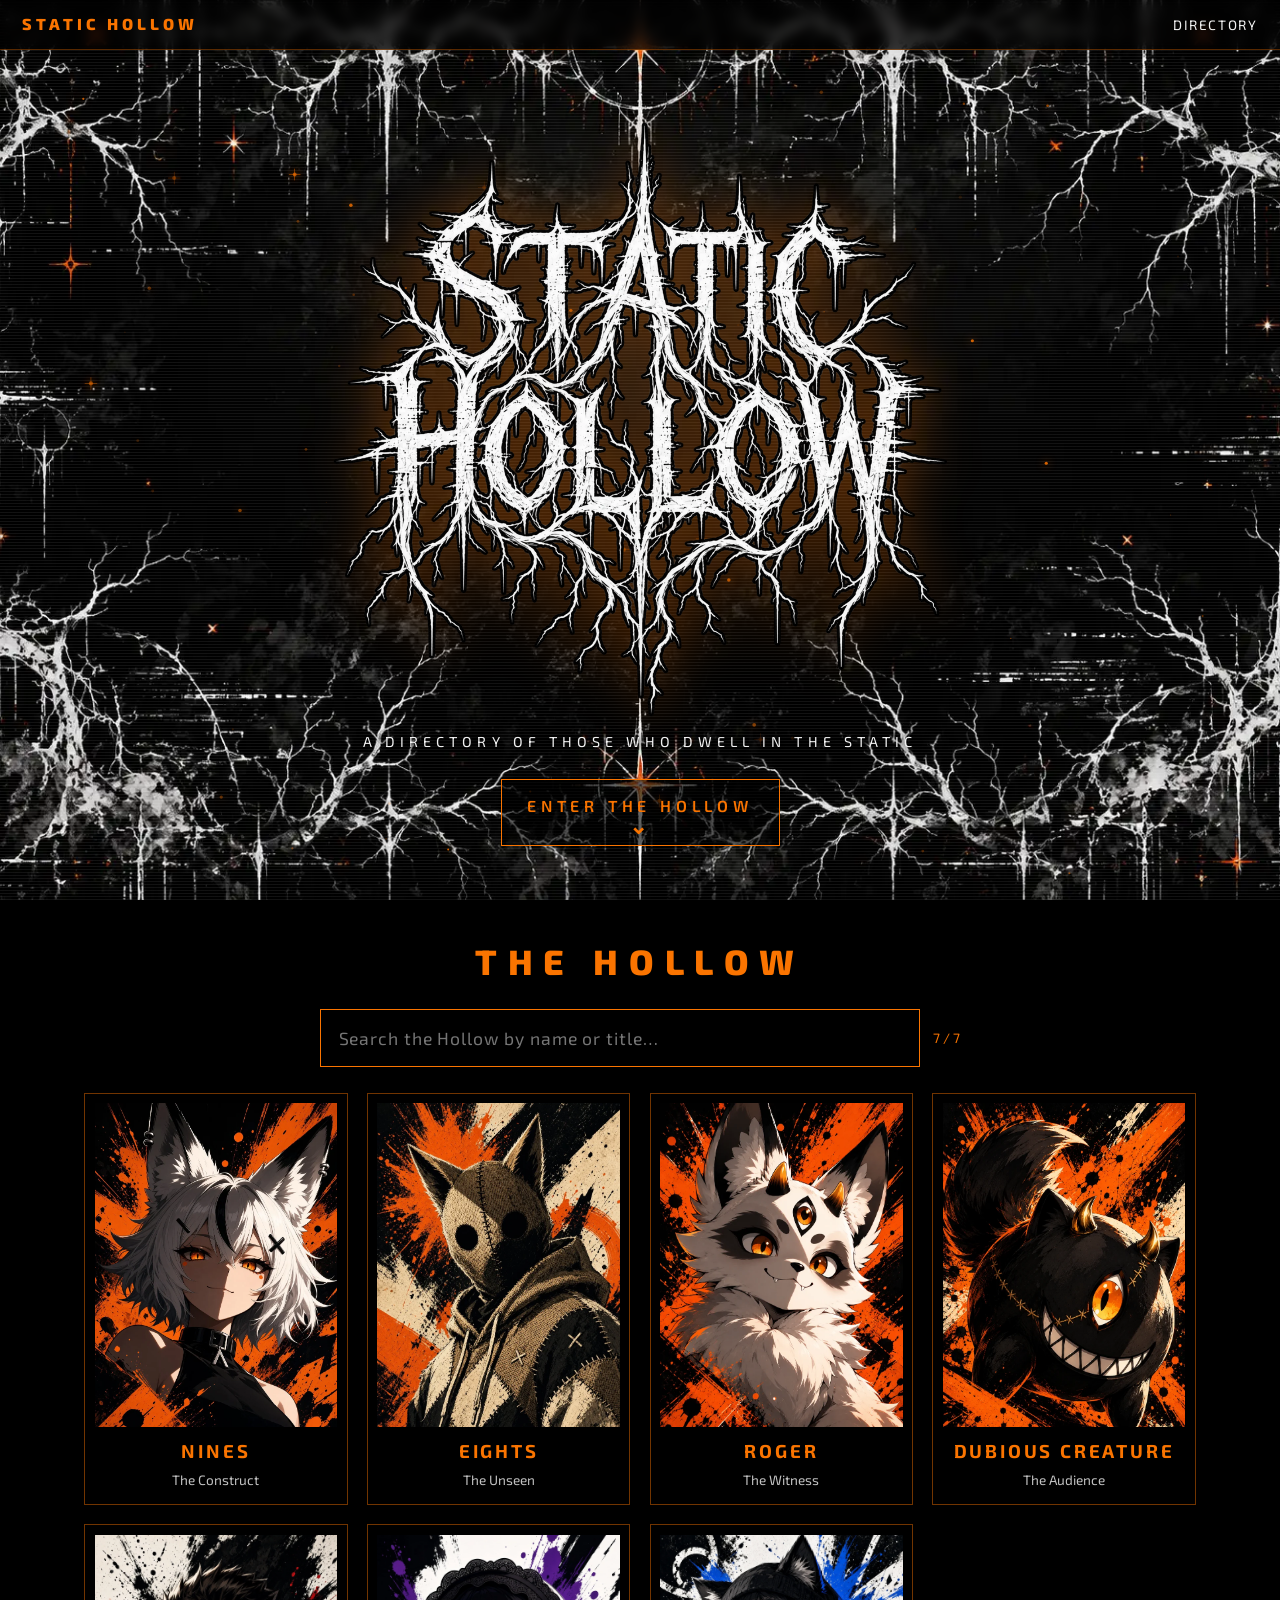
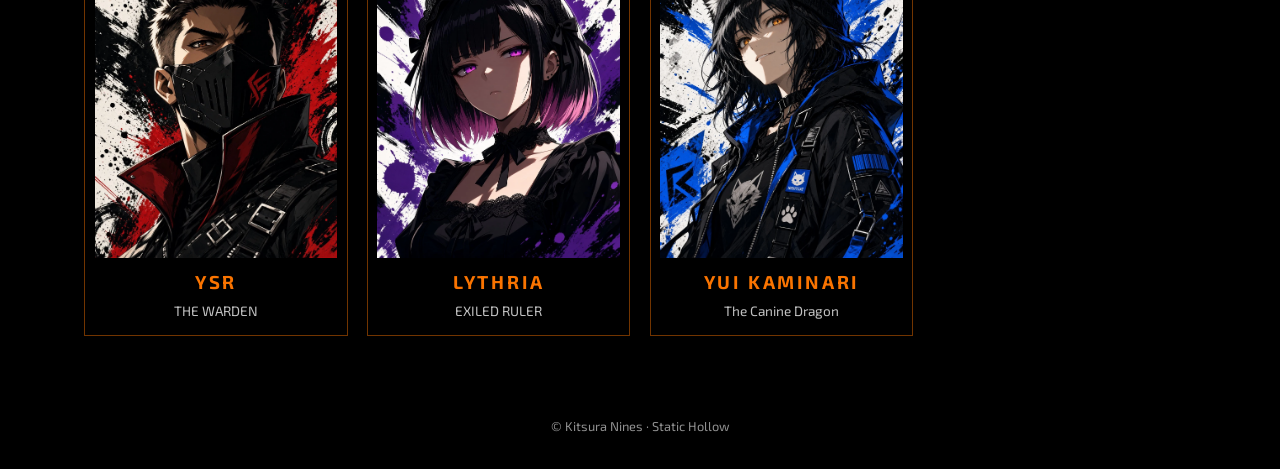
==== index.html @ 03d0b492 "Nines refs 5-15" ====
<!doctype html><html lang="en"><head><meta charset="utf-8"><meta name="viewport" content="width=device-width,initial-scale=1"><meta name="theme-color" content="#000000">
<meta property="og:type" content="website"><meta property="og:site_name" content="Static Hollow"><meta property="og:image" content="assets/img/og.jpg"><meta name="twitter:card" content="summary_large_image">
<link rel="icon" href="assets/img/icon-32.png"><link rel="apple-touch-icon" href="assets/img/icon-180.png">
<link rel="preconnect" href="https://fonts.googleapis.com"><link rel="preconnect" href="https://fonts.gstatic.com" crossorigin><link href="https://fonts.googleapis.com/css2?family=Exo+2:ital,wght@0,300;0,400;0,600;0,800;1,400&display=swap" rel="stylesheet"><link rel="stylesheet" href="css/style.css?v=20261028143018"><title>Static Hollow — Kitsura Nines</title><meta name="description" content="The Static Hollow universe of Kitsura Nines: a directory of its members, their lore and reference art."><meta property="og:title" content="Static Hollow"><meta property="og:description" content="The member directory of the Static Hollow universe."></head>
<body data-page="home"><header class="top"><a href="index.html" class="brand">STATIC HOLLOW</a><nav><a href="index.html#directory">Directory</a></nav></header><main>
<section class="hero" id="top"><canvas id="sparks" aria-hidden="true"></canvas><div class="hero-in"><img class="logo intro-logo" src="assets/img/logo.webp" alt="Static Hollow" width="1100" height="1100" fetchpriority="high"><p class="tag">A directory of those who dwell in the static</p><a class="enter" href="#directory">Enter the Hollow<span class="chev" aria-hidden="true">⌄</span></a></div></section>
<section id="directory"><h2 class="sec-title glitch" data-text="THE HOLLOW">THE HOLLOW</h2><div class="search"><input id="q" type="search" placeholder="Search the Hollow by name or title…" aria-label="Search characters" autocomplete="off"><span id="count"></span></div><div class="grid" id="char-grid"></div><p id="empty" class="center" hidden>No one by that name haunts the Hollow… yet.</p></section>
</main><footer>© Kitsura Nines · Static Hollow</footer><div class="lightbox" id="lb" hidden><button aria-label="Close">×</button><img alt=""></div><script src="data/characters.js?v=20261028143018"></script><script src="js/main.js?v=20261028143018"></script></body></html>
---- css/style.css ----
:root{--o:#FA7400;--w:#f2f2f2;--b:#000}
*{box-sizing:border-box}html{scroll-behavior:smooth}
body{margin:0;font-family:'Exo 2',sans-serif;color:var(--w);background:#000;min-height:100vh;line-height:1.65}
body::before{content:"";position:fixed;inset:0;z-index:-2;background:#000 url(../assets/img/bg.webp) center/cover no-repeat}
body::after{content:"";position:fixed;inset:0;z-index:-1;pointer-events:none;opacity:.07;background:repeating-linear-gradient(0deg,#fff 0 1px,transparent 1px 3px);animation:scan 8s linear infinite}
@keyframes scan{to{background-position:0 300px}}
a{color:var(--o)}
.top{position:sticky;top:0;z-index:5;display:flex;justify-content:space-between;align-items:center;padding:.7rem 1.4rem;background:rgba(0,0,0,.75);backdrop-filter:blur(6px);border-bottom:1px solid rgba(250,116,0,.35)}
.brand{font-weight:800;letter-spacing:.25em;text-decoration:none}
.top nav a{margin-left:1.2rem;text-decoration:none;color:var(--w);text-transform:uppercase;letter-spacing:.12em;font-size:.85rem}.top nav a:hover{color:var(--o)}
main{max-width:1150px;margin:0 auto;padding:1rem 1.2rem 3rem}

.logo{width:min(440px,80vw);height:auto;filter:drop-shadow(0 0 25px rgba(250,116,0,.35))}
.sec-title{text-align:center;color:var(--o);letter-spacing:.3em;font-weight:800;font-size:clamp(1.3rem,4vw,2.2rem);margin:1rem 0 1.2rem}
.center{text-align:center}.sub{opacity:.8;margin-top:-.8rem}
.grid{display:grid;grid-template-columns:repeat(auto-fit,minmax(220px,1fr));gap:1.2rem;justify-items:center}
.card{display:block;width:100%;max-width:270px;text-decoration:none;color:var(--w);background:rgba(0,0,0,.8);border:1px solid rgba(250,116,0,.45);padding:.6rem;transition:transform .25s,box-shadow .25s}
.card:hover,.card:focus-visible{transform:translateY(-5px);box-shadow:0 0 0 1px var(--o),0 0 30px rgba(250,116,0,.4)}
.card .frame{aspect-ratio:3/4;display:flex;align-items:center;justify-content:center;background:#050505}
.card .frame{overflow:hidden}.card img{width:100%;height:100%;object-fit:cover;object-position:center top}
.card h3{margin:.6rem 0 0;text-align:center;color:var(--o);letter-spacing:.15em;text-transform:uppercase}
.card p{margin:.1rem 0 .2rem;text-align:center;font-size:.85rem;opacity:.8}
.panel{background:rgba(0,0,0,.82);border:1px solid rgba(250,116,0,.4);padding:clamp(1rem,3vw,2rem);margin:1.5rem 0}
.intro{display:grid;grid-template-columns:minmax(0,1fr) minmax(0,1.2fr);gap:2rem;align-items:center}
.intro img{width:100%;max-height:75vh;object-fit:contain;cursor:zoom-in}
.intro h1{color:var(--o);font-size:clamp(2rem,6vw,3.4rem);margin:0;letter-spacing:.08em;line-height:1.1}
.meta{letter-spacing:.2em;text-transform:uppercase;opacity:.85}.meta b{color:var(--o)}
.note{border-left:3px solid var(--o);padding-left:.8rem;font-weight:600;font-size:.9rem}
.panel h2{color:var(--o);letter-spacing:.25em;margin-top:0}.lore p{text-align:left;max-width:75ch;white-space:pre-line}
.gallery{display:grid;grid-template-columns:repeat(auto-fit,minmax(200px,1fr));gap:.8rem}
.gallery img{width:100%;aspect-ratio:4/3;object-fit:contain;background:#050505;cursor:zoom-in;border:1px solid #222;transition:border-color .2s}.gallery img:hover{border-color:var(--o)}
.btn{display:inline-block;padding:.6rem 1.3rem;border:1px solid var(--o);color:var(--o);text-decoration:none;letter-spacing:.15em;text-transform:uppercase;background:rgba(0,0,0,.7)}.btn:hover{background:var(--o);color:#000}
.links{display:flex;gap:.6rem;flex-wrap:wrap}
.pager{display:flex;justify-content:space-between;gap:1rem;flex-wrap:wrap}
footer{text-align:center;padding:2rem;opacity:.6;font-size:.8rem}
.lightbox{position:fixed;inset:0;z-index:20;background:rgba(0,0,0,.94);display:flex;align-items:center;justify-content:center}.lightbox[hidden]{display:none}
.lightbox img{max-width:94vw;max-height:90vh;object-fit:contain}.lightbox button{position:absolute;top:1rem;right:1.2rem;font:2.4rem 'Exo 2';color:var(--o);background:none;border:0;cursor:pointer}
.glitch{position:relative}
.glitch::before,.glitch::after{content:attr(data-text);position:absolute;left:0;right:0;top:0;opacity:0;pointer-events:none}
.glitch::before{color:#fff;animation:g1 6s infinite steps(1)}.glitch::after{color:var(--o);filter:brightness(1.4);animation:g2 6s infinite steps(1)}
@keyframes g1{0%,93%,100%{opacity:0;transform:none}94%{opacity:.7;transform:translate(-3px,1px);-webkit-clip-path:inset(10% 0 55% 0);clip-path:inset(10% 0 55% 0)}96%{opacity:.6;transform:translate(3px,-1px);-webkit-clip-path:inset(60% 0 10% 0);clip-path:inset(60% 0 10% 0)}}
@keyframes g2{0%,94%,100%{opacity:0;transform:none}95%{opacity:.7;transform:translate(3px,0);-webkit-clip-path:inset(40% 0 30% 0);clip-path:inset(40% 0 30% 0)}97%{opacity:.5;transform:translate(-2px,1px);-webkit-clip-path:inset(5% 0 80% 0);clip-path:inset(5% 0 80% 0)}}
.glitch-img{animation:gi 9s infinite}@keyframes gi{0%,96%,100%{transform:none;filter:drop-shadow(0 0 25px rgba(250,116,0,.35))}97%{transform:translate(-4px,1px) skewX(2deg);filter:drop-shadow(-4px 0 #FA7400) drop-shadow(4px 0 #fff)}98%{transform:translate(3px,-1px)}}
@media (max-width:760px){.intro{grid-template-columns:1fr}.top nav a{margin-left:.8rem}.brand{letter-spacing:.12em}.grid{grid-template-columns:repeat(2,minmax(0,1fr));gap:.7rem}.card h3{font-size:.9rem}}
@media (prefers-reduced-motion:reduce){*,*::before,*::after{animation:none!important;transition:none!important}html{scroll-behavior:auto}}

.search{display:flex;align-items:center;gap:.8rem;max-width:640px;margin:0 auto 1.6rem}
.search input{flex:1;font:inherit;font-size:1.1rem;padding:.85rem 1.1rem;color:var(--w);background:rgba(0,0,0,.85);border:1px solid var(--o);outline:none;letter-spacing:.05em}
.search input:focus{box-shadow:0 0 0 2px rgba(250,116,0,.4),0 0 25px rgba(250,116,0,.3)}.search span{color:var(--o);font-size:.85rem;white-space:nowrap}
.slot{aspect-ratio:4/3;display:flex;flex-direction:column;align-items:center;justify-content:center;text-align:center;border:1px dashed rgba(250,116,0,.6);color:rgba(250,116,0,.8);text-transform:uppercase;letter-spacing:.15em;font-size:.8rem;background:rgba(0,0,0,.5)}.slot small{opacity:.7;text-transform:none;letter-spacing:0}

body[data-page=home] main{padding-top:0}
.hero{position:relative;min-height:calc(100svh - 50px);display:flex;align-items:center;justify-content:center;text-align:center;margin:0 -1.2rem}
#sparks{position:absolute;inset:0;width:100%;height:100%;pointer-events:none}
.hero-in{position:relative;display:flex;flex-direction:column;align-items:center}
.hero .logo{width:min(620px,86vw,70svh)}
.intro-logo{animation:flick 1.8s steps(1) both,gi 9s 2s infinite}
@keyframes flick{0%{opacity:0;filter:blur(6px)}8%{opacity:.6}10%{opacity:0}18%{opacity:.8;transform:translateX(-6px)}20%{opacity:.1}30%{opacity:1;transform:translateX(4px) skewX(-3deg);filter:drop-shadow(-6px 0 #FA7400) drop-shadow(6px 0 #fff)}34%{opacity:.4;transform:none}45%,100%{opacity:1;transform:none;filter:drop-shadow(0 0 25px rgba(250,116,0,.35))}}
.tag{text-shadow:0 0 6px #000,0 0 12px #000;margin:.4rem 0 1.6rem;letter-spacing:.35em;text-transform:uppercase;font-size:clamp(.7rem,2vw,.9rem);opacity:0;animation:fade 1.5s 1.6s forwards}
.enter{display:inline-flex;flex-direction:column;align-items:center;color:var(--o);text-decoration:none;letter-spacing:.3em;text-transform:uppercase;font-weight:600;padding:.8rem 1.6rem;border:1px solid var(--o);background:rgba(0,0,0,.6);opacity:0;animation:fade 1.5s 2.2s forwards;transition:background .2s,color .2s}
.enter:hover{background:var(--o);color:#000}.chev{font-size:1.4rem;line-height:.6;animation:bob 1.8s infinite}
@keyframes fade{to{opacity:1}}@keyframes bob{50%{transform:translateY(5px)}}
#directory{scroll-margin-top:60px;padding-top:1rem}
@media (prefers-reduced-motion:reduce){.tag,.enter{opacity:1}#sparks{display:none}}

.gl{position:relative;display:flex;justify-content:center;overflow:hidden}
.gl img{width:100%;max-height:75vh;object-fit:contain;cursor:zoom-in;display:block}
.gl-l{position:absolute!important;left:0;top:0;width:100%!important;height:100%!important;max-height:none!important;object-fit:contain;pointer-events:none;z-index:1;-webkit-transform:translateZ(0);transform:translateZ(0);will-change:transform}
.gl-r{filter:sepia(1) saturate(10) hue-rotate(-35deg) brightness(1.1);-webkit-filter:sepia(1) saturate(10) hue-rotate(-35deg) brightness(1.1);opacity:.6;animation:glr 1s steps(1) forwards}
.gl-b{filter:sepia(1) saturate(8) hue-rotate(170deg);-webkit-filter:sepia(1) saturate(8) hue-rotate(170deg);opacity:.5;animation:glb 1s steps(1) forwards}
.gl-s1,.gl-s2,.gl-s3{animation:gls 1s steps(1) forwards}.gl-s2{animation-name:gls2}.gl-s3{animation-name:gls3}
.glitching > img:not(.gl-l){animation:glimg 1s steps(1)}
.glitching::after{z-index:2;content:"";position:absolute;inset:0;pointer-events:none;background:repeating-linear-gradient(0deg,rgba(255,255,255,.12) 0 1px,transparent 1px 3px),repeating-linear-gradient(90deg,rgba(250,116,0,.06) 0 2px,transparent 2px 5px);animation:glsc 1s steps(1) forwards}
@keyframes glimg{0%{opacity:.2;transform:translate(-6px,2px)}10%{opacity:1;transform:translate(4px,-1px) skewX(4deg)}20%{transform:translate(-2px,0)}30%{opacity:.6;transform:translate(3px,1px)}45%{opacity:1;transform:translate(-1px,0) skewX(-2deg)}60%{transform:translate(1px,0)}75%,100%{transform:none;opacity:1}}
@keyframes glr{0%{transform:translate(-10px,0)}15%{transform:translate(8px,2px)}30%{transform:translate(-5px,-1px)}50%{transform:translate(3px,0)}70%{transform:translate(-1px,0);opacity:.3}85%,100%{opacity:0;transform:none}}
@keyframes glb{0%{transform:translate(10px,0)}15%{transform:translate(-7px,-2px)}30%{transform:translate(5px,1px)}50%{transform:translate(-3px,0)}70%{transform:translate(1px,0);opacity:.3}85%,100%{opacity:0;transform:none}}
@keyframes gls{0%{-webkit-clip-path:inset(12% 0 78% 0);clip-path:inset(12% 0 78% 0);transform:translateX(-24px)}12%{-webkit-clip-path:inset(55% 0 30% 0);clip-path:inset(55% 0 30% 0);transform:translateX(18px)}25%{-webkit-clip-path:inset(30% 0 62% 0);clip-path:inset(30% 0 62% 0);transform:translateX(-12px)}40%{-webkit-clip-path:inset(80% 0 8% 0);clip-path:inset(80% 0 8% 0);transform:translateX(10px)}55%{-webkit-clip-path:inset(5% 0 90% 0);clip-path:inset(5% 0 90% 0);transform:translateX(-6px)}70%,100%{-webkit-clip-path:inset(50% 0 50% 0);clip-path:inset(50% 0 50% 0);transform:none}}
@keyframes gls2{0%{-webkit-clip-path:inset(40% 0 45% 0);clip-path:inset(40% 0 45% 0);transform:translateX(20px)}10%{-webkit-clip-path:inset(70% 0 20% 0);clip-path:inset(70% 0 20% 0);transform:translateX(-30px)}22%{-webkit-clip-path:inset(18% 0 70% 0);clip-path:inset(18% 0 70% 0);transform:translateX(14px)}35%{-webkit-clip-path:inset(62% 0 30% 0);clip-path:inset(62% 0 30% 0);transform:translateX(-8px)}50%{-webkit-clip-path:inset(88% 0 2% 0);clip-path:inset(88% 0 2% 0);transform:translateX(12px)}65%,100%{-webkit-clip-path:inset(50% 0 50% 0);clip-path:inset(50% 0 50% 0);transform:none}}
@keyframes gls3{0%{-webkit-clip-path:inset(85% 0 5% 0);clip-path:inset(85% 0 5% 0);transform:translateX(-14px)}14%{-webkit-clip-path:inset(3% 0 85% 0);clip-path:inset(3% 0 85% 0);transform:translateX(26px)}28%{-webkit-clip-path:inset(45% 0 48% 0);clip-path:inset(45% 0 48% 0);transform:translateX(-18px)}42%{-webkit-clip-path:inset(25% 0 68% 0);clip-path:inset(25% 0 68% 0);transform:translateX(6px)}60%,100%{-webkit-clip-path:inset(50% 0 50% 0);clip-path:inset(50% 0 50% 0);transform:none}}
@keyframes glsc{0%{opacity:1}20%{opacity:.4}30%{opacity:.9}55%{opacity:.5}80%,100%{opacity:0}}

.gl-l{-webkit--webkit-clip-path:inset(0);clip-path:inset(0)}
@supports not (mix-blend-mode:screen){.gl-r,.gl-b{filter:sepia(1) saturate(8) hue-rotate(170deg);-webkit-filter:sepia(1) saturate(8) hue-rotate(170deg);opacity:.5;animation:glb 1s steps(1) forwards}}

.scr{position:relative}
.scr-ov{position:absolute;left:0;top:0;right:0;pointer-events:none;color:inherit}
.scrambling .scr-real{visibility:hidden}
.scrambling::before,.scrambling::after{display:none}
.scrambling .scr-ov{animation:scj .12s steps(2) infinite;text-shadow:-2px 0 rgba(255,255,255,.75),2px 0 rgba(250,116,0,.9)}
.scr-ov .o{color:#fff;font-weight:800;text-shadow:0 0 8px #FA7400}.scr-ov .fl{opacity:.5}
.scr-ov .o:nth-of-type(odd){color:#FA7400;text-shadow:2px 0 #fff}
@keyframes scj{0%{-webkit-transform:translate(1px,0);transform:translate(1px,0)}50%{-webkit-transform:translate(-2px,1px);transform:translate(-2px,1px)}100%{-webkit-transform:translate(0,-1px);transform:translate(0,-1px)}}
.note.scr .scr-ov{left:.8rem}
.scr-ov b:not(.o){color:var(--o)}
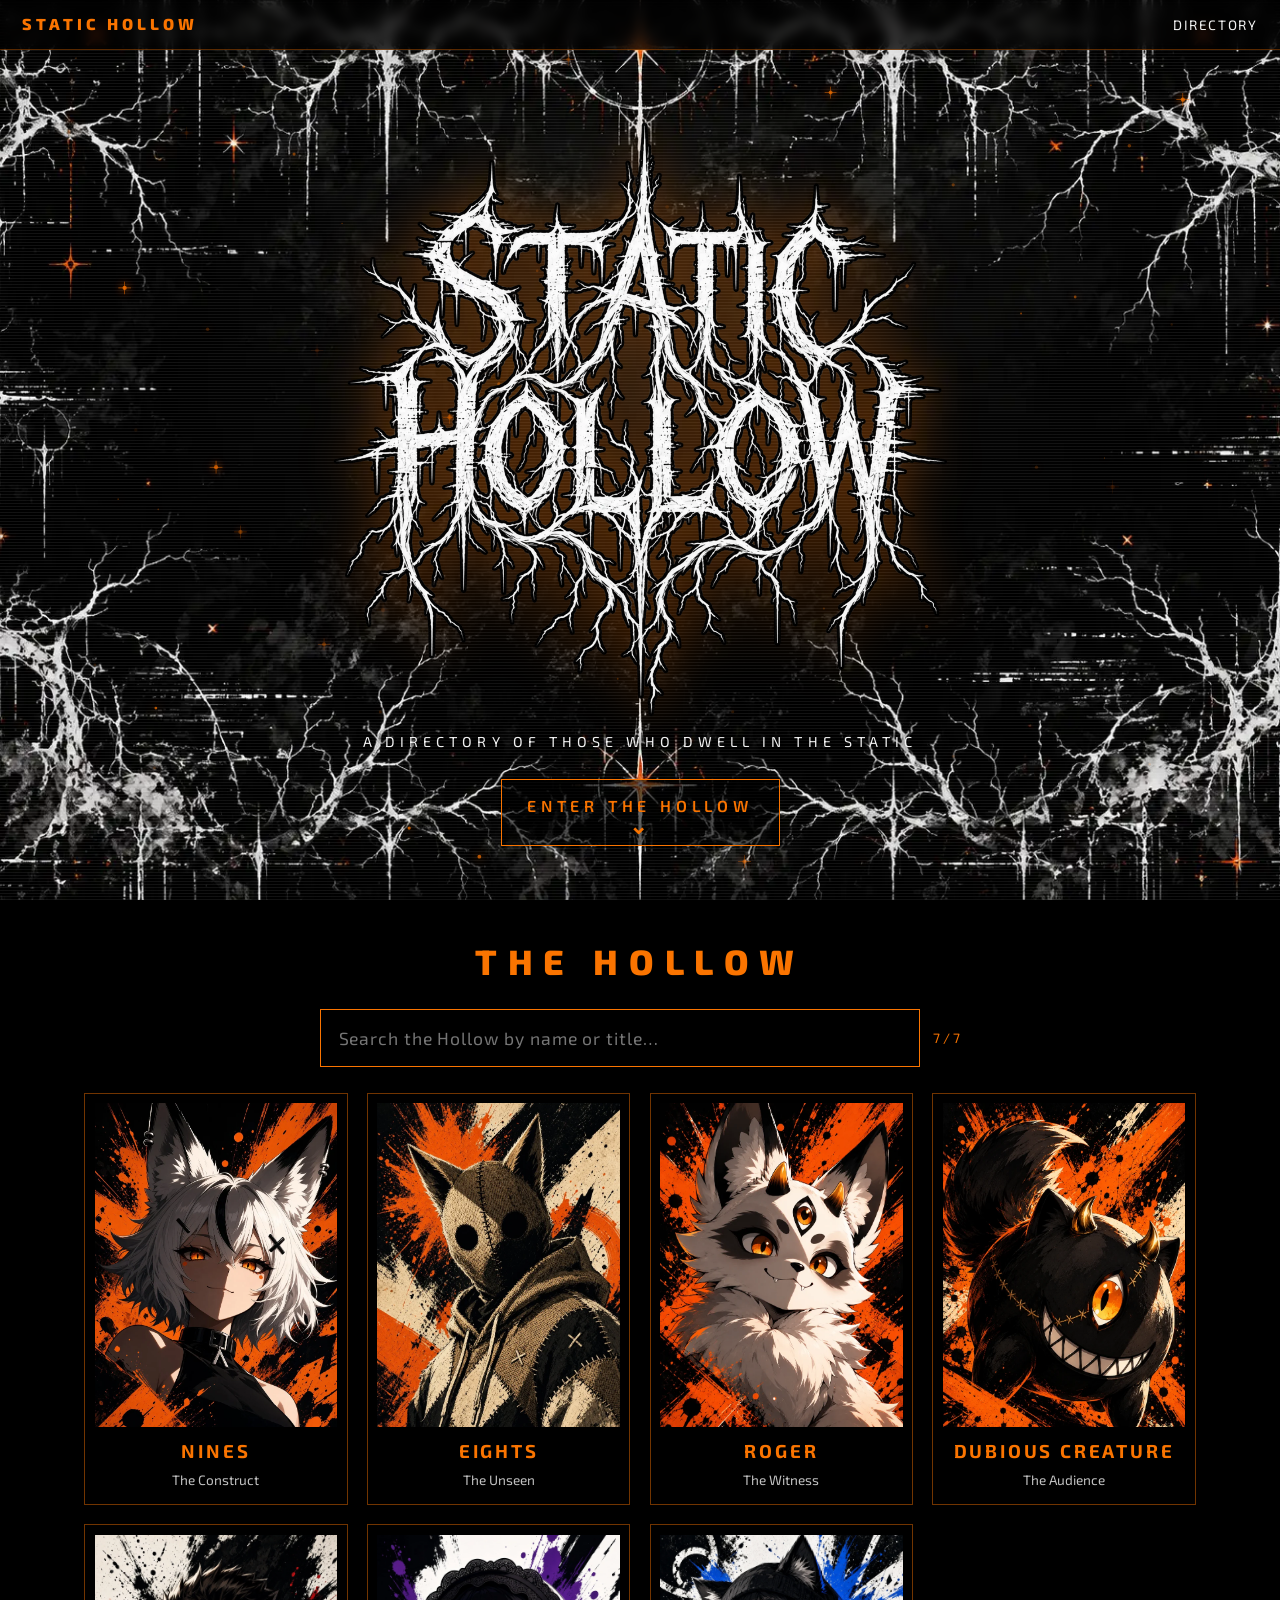
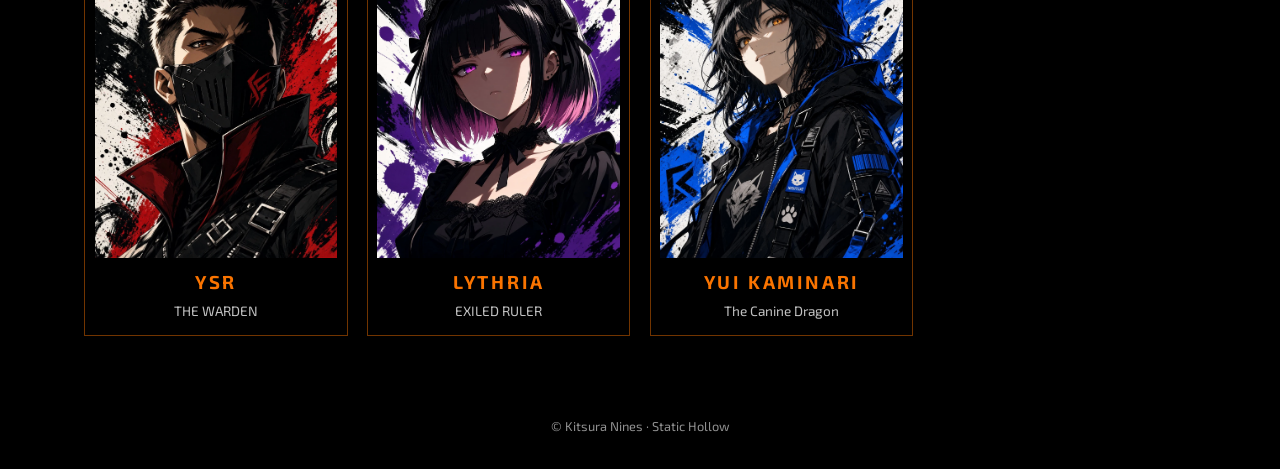
==== commit aa758668: "Eights refs 3-4" ====
--- a/index.html
+++ b/index.html
@@ -1,8 +1,8 @@
 <!doctype html><html lang="en"><head><meta charset="utf-8"><meta name="viewport" content="width=device-width,initial-scale=1"><meta name="theme-color" content="#000000">
 <meta property="og:type" content="website"><meta property="og:site_name" content="Static Hollow"><meta property="og:image" content="assets/img/og.jpg"><meta name="twitter:card" content="summary_large_image">
 <link rel="icon" href="assets/img/icon-32.png"><link rel="apple-touch-icon" href="assets/img/icon-180.png">
-<link rel="preconnect" href="https://fonts.googleapis.com"><link rel="preconnect" href="https://fonts.gstatic.com" crossorigin><link href="https://fonts.googleapis.com/css2?family=Exo+2:ital,wght@0,300;0,400;0,600;0,800;1,400&display=swap" rel="stylesheet"><link rel="stylesheet" href="css/style.css?v=20261028143018"><title>Static Hollow — Kitsura Nines</title><meta name="description" content="The Static Hollow universe of Kitsura Nines: a directory of its members, their lore and reference art."><meta property="og:title" content="Static Hollow"><meta property="og:description" content="The member directory of the Static Hollow universe."></head>
+<link rel="preconnect" href="https://fonts.googleapis.com"><link rel="preconnect" href="https://fonts.gstatic.com" crossorigin><link href="https://fonts.googleapis.com/css2?family=Exo+2:ital,wght@0,300;0,400;0,600;0,800;1,400&display=swap" rel="stylesheet"><link rel="stylesheet" href="css/style.css?v=20261028143054"><title>Static Hollow — Kitsura Nines</title><meta name="description" content="The Static Hollow universe of Kitsura Nines: a directory of its members, their lore and reference art."><meta property="og:title" content="Static Hollow"><meta property="og:description" content="The member directory of the Static Hollow universe."></head>
 <body data-page="home"><header class="top"><a href="index.html" class="brand">STATIC HOLLOW</a><nav><a href="index.html#directory">Directory</a></nav></header><main>
 <section class="hero" id="top"><canvas id="sparks" aria-hidden="true"></canvas><div class="hero-in"><img class="logo intro-logo" src="assets/img/logo.webp" alt="Static Hollow" width="1100" height="1100" fetchpriority="high"><p class="tag">A directory of those who dwell in the static</p><a class="enter" href="#directory">Enter the Hollow<span class="chev" aria-hidden="true">⌄</span></a></div></section>
 <section id="directory"><h2 class="sec-title glitch" data-text="THE HOLLOW">THE HOLLOW</h2><div class="search"><input id="q" type="search" placeholder="Search the Hollow by name or title…" aria-label="Search characters" autocomplete="off"><span id="count"></span></div><div class="grid" id="char-grid"></div><p id="empty" class="center" hidden>No one by that name haunts the Hollow… yet.</p></section>
-</main><footer>© Kitsura Nines · Static Hollow</footer><div class="lightbox" id="lb" hidden><button aria-label="Close">×</button><img alt=""></div><script src="data/characters.js?v=20261028143018"></script><script src="js/main.js?v=20261028143018"></script></body></html>
+</main><footer>© Kitsura Nines · Static Hollow</footer><div class="lightbox" id="lb" hidden><button aria-label="Close">×</button><img alt=""></div><script src="data/characters.js?v=20261028143054"></script><script src="js/main.js?v=20261028143054"></script></body></html>
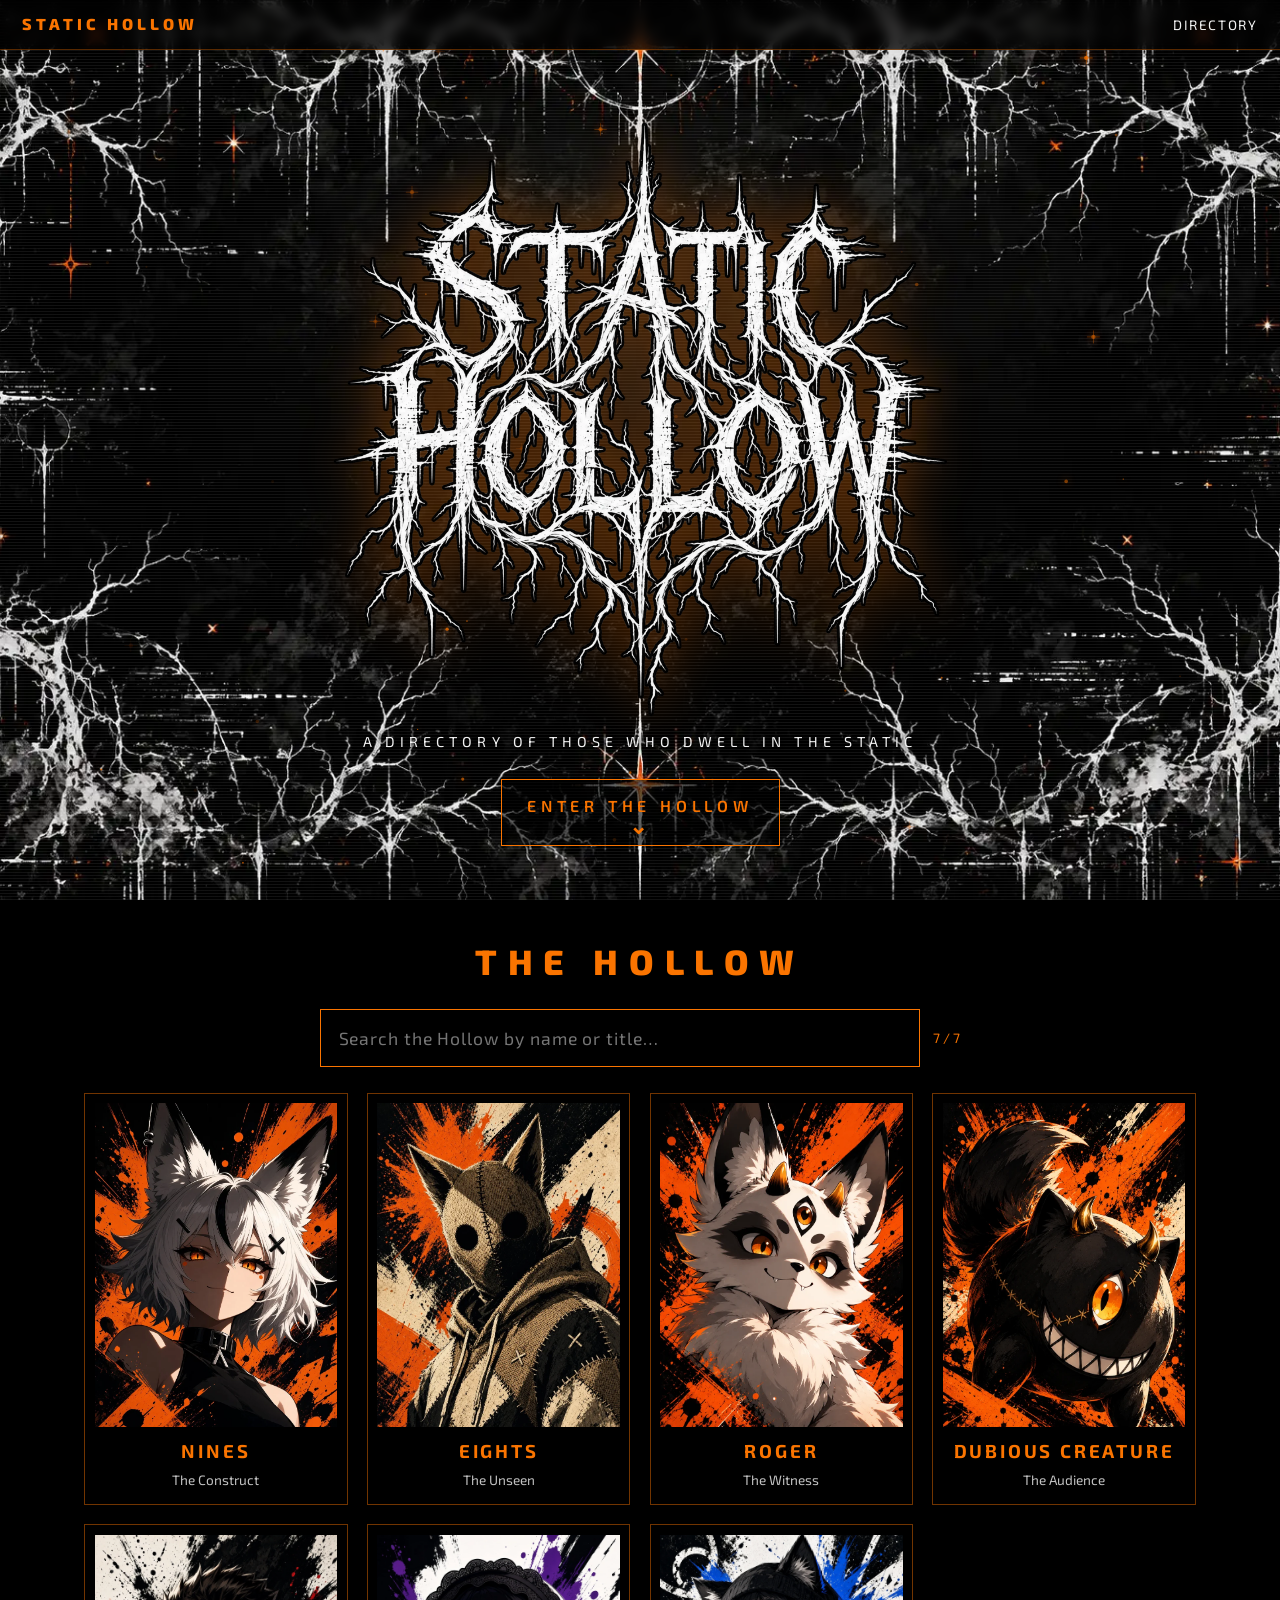
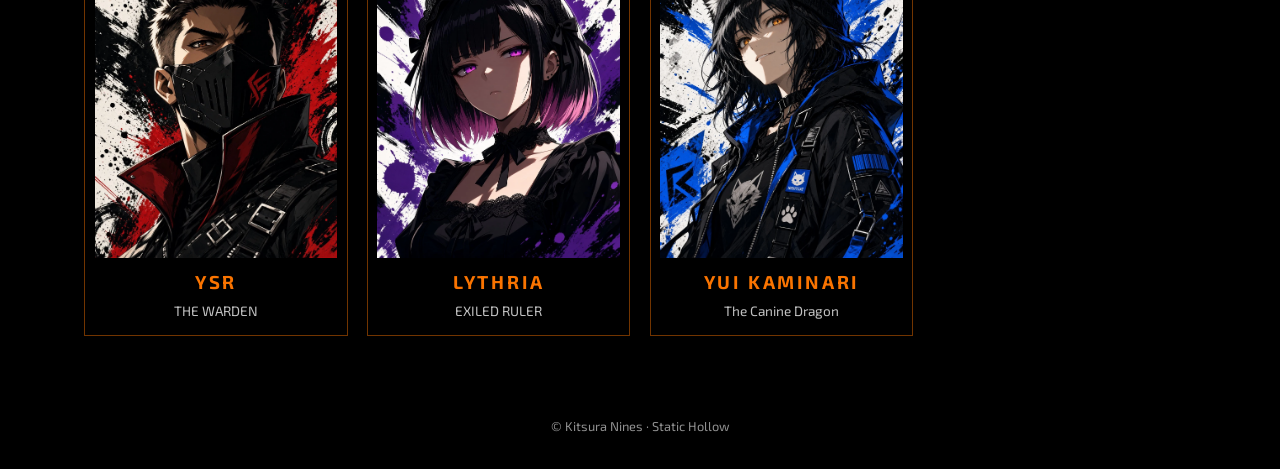
==== commit 60cfa51c: "Remove Nines ref 13" ====
--- a/index.html
+++ b/index.html
@@ -1,8 +1,8 @@
 <!doctype html><html lang="en"><head><meta charset="utf-8"><meta name="viewport" content="width=device-width,initial-scale=1"><meta name="theme-color" content="#000000">
 <meta property="og:type" content="website"><meta property="og:site_name" content="Static Hollow"><meta property="og:image" content="assets/img/og.jpg"><meta name="twitter:card" content="summary_large_image">
 <link rel="icon" href="assets/img/icon-32.png"><link rel="apple-touch-icon" href="assets/img/icon-180.png">
-<link rel="preconnect" href="https://fonts.googleapis.com"><link rel="preconnect" href="https://fonts.gstatic.com" crossorigin><link href="https://fonts.googleapis.com/css2?family=Exo+2:ital,wght@0,300;0,400;0,600;0,800;1,400&display=swap" rel="stylesheet"><link rel="stylesheet" href="css/style.css?v=20261028143054"><title>Static Hollow — Kitsura Nines</title><meta name="description" content="The Static Hollow universe of Kitsura Nines: a directory of its members, their lore and reference art."><meta property="og:title" content="Static Hollow"><meta property="og:description" content="The member directory of the Static Hollow universe."></head>
+<link rel="preconnect" href="https://fonts.googleapis.com"><link rel="preconnect" href="https://fonts.gstatic.com" crossorigin><link href="https://fonts.googleapis.com/css2?family=Exo+2:ital,wght@0,300;0,400;0,600;0,800;1,400&display=swap" rel="stylesheet"><link rel="stylesheet" href="css/style.css?v=20261028143412"><title>Static Hollow — Kitsura Nines</title><meta name="description" content="The Static Hollow universe of Kitsura Nines: a directory of its members, their lore and reference art."><meta property="og:title" content="Static Hollow"><meta property="og:description" content="The member directory of the Static Hollow universe."></head>
 <body data-page="home"><header class="top"><a href="index.html" class="brand">STATIC HOLLOW</a><nav><a href="index.html#directory">Directory</a></nav></header><main>
 <section class="hero" id="top"><canvas id="sparks" aria-hidden="true"></canvas><div class="hero-in"><img class="logo intro-logo" src="assets/img/logo.webp" alt="Static Hollow" width="1100" height="1100" fetchpriority="high"><p class="tag">A directory of those who dwell in the static</p><a class="enter" href="#directory">Enter the Hollow<span class="chev" aria-hidden="true">⌄</span></a></div></section>
 <section id="directory"><h2 class="sec-title glitch" data-text="THE HOLLOW">THE HOLLOW</h2><div class="search"><input id="q" type="search" placeholder="Search the Hollow by name or title…" aria-label="Search characters" autocomplete="off"><span id="count"></span></div><div class="grid" id="char-grid"></div><p id="empty" class="center" hidden>No one by that name haunts the Hollow… yet.</p></section>
-</main><footer>© Kitsura Nines · Static Hollow</footer><div class="lightbox" id="lb" hidden><button aria-label="Close">×</button><img alt=""></div><script src="data/characters.js?v=20261028143054"></script><script src="js/main.js?v=20261028143054"></script></body></html>
+</main><footer>© Kitsura Nines · Static Hollow</footer><div class="lightbox" id="lb" hidden><button aria-label="Close">×</button><img alt=""></div><script src="data/characters.js?v=20261028143412"></script><script src="js/main.js?v=20261028143412"></script></body></html>
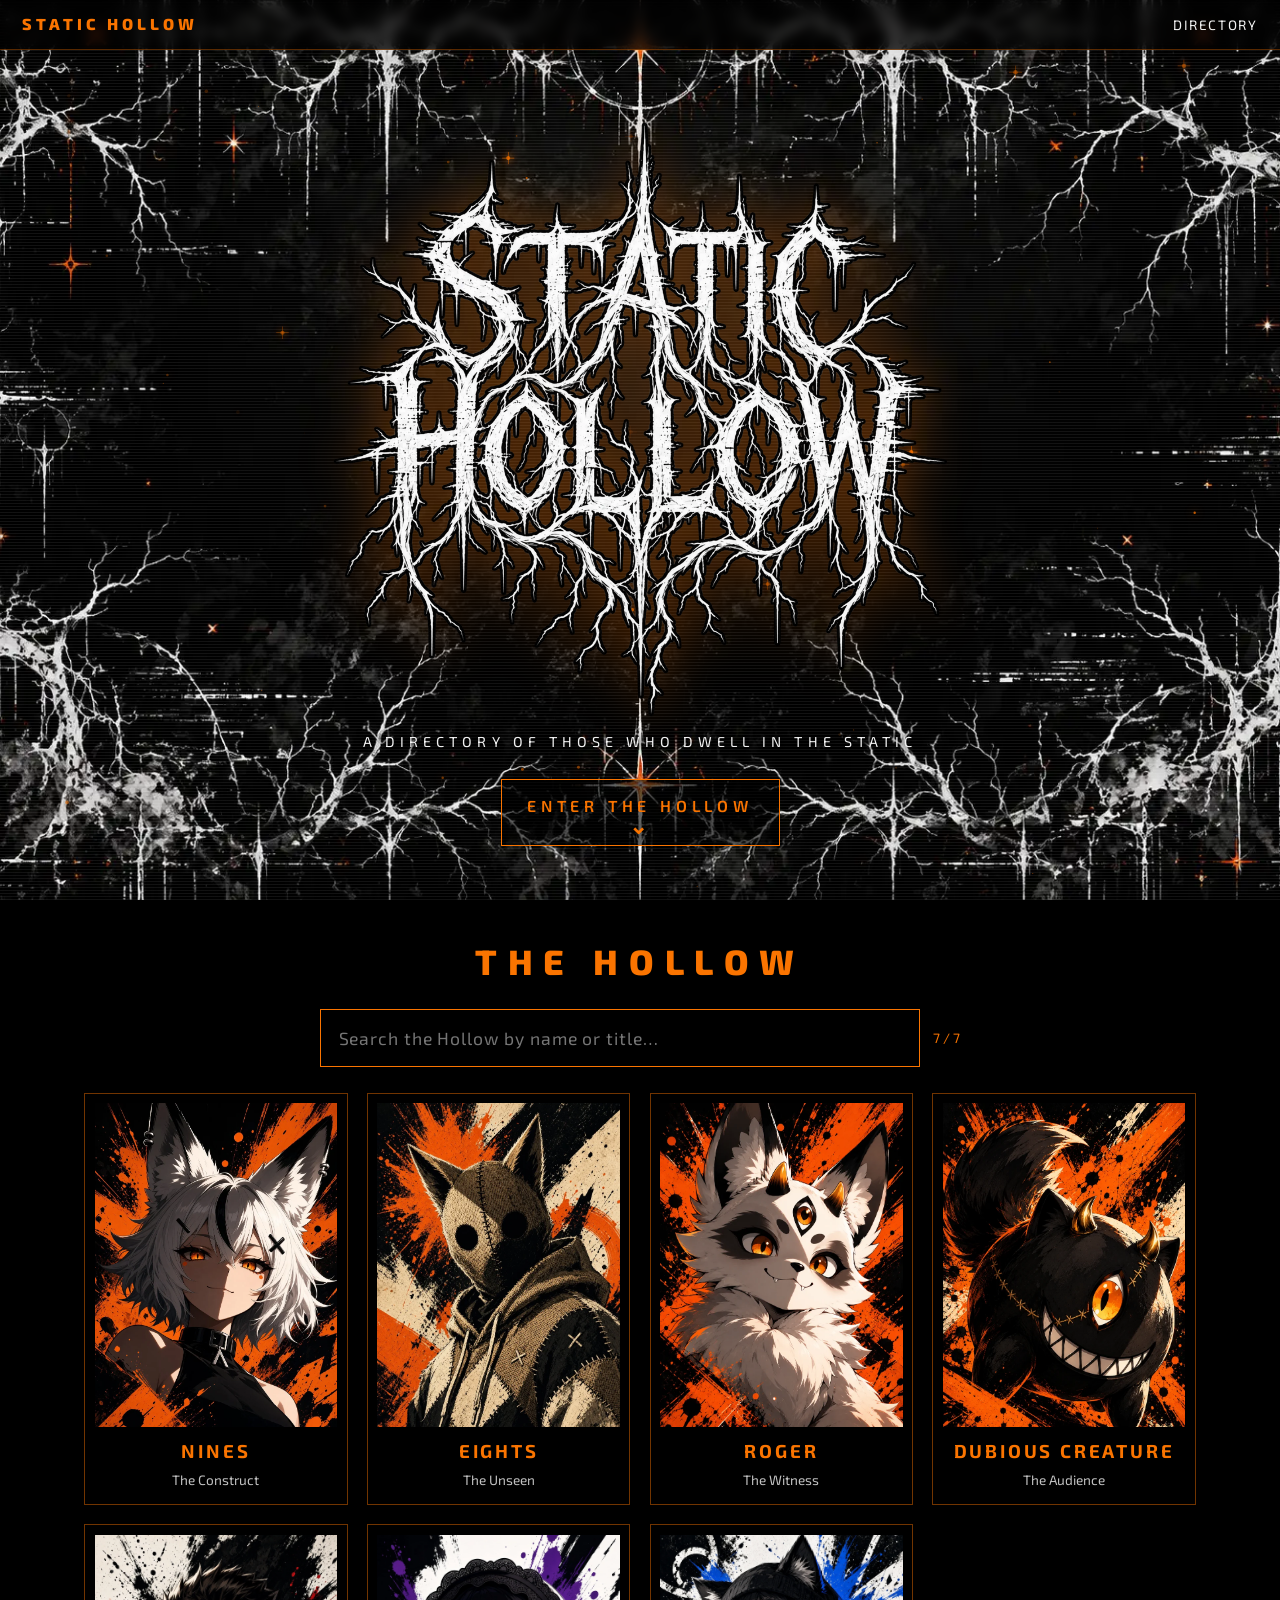
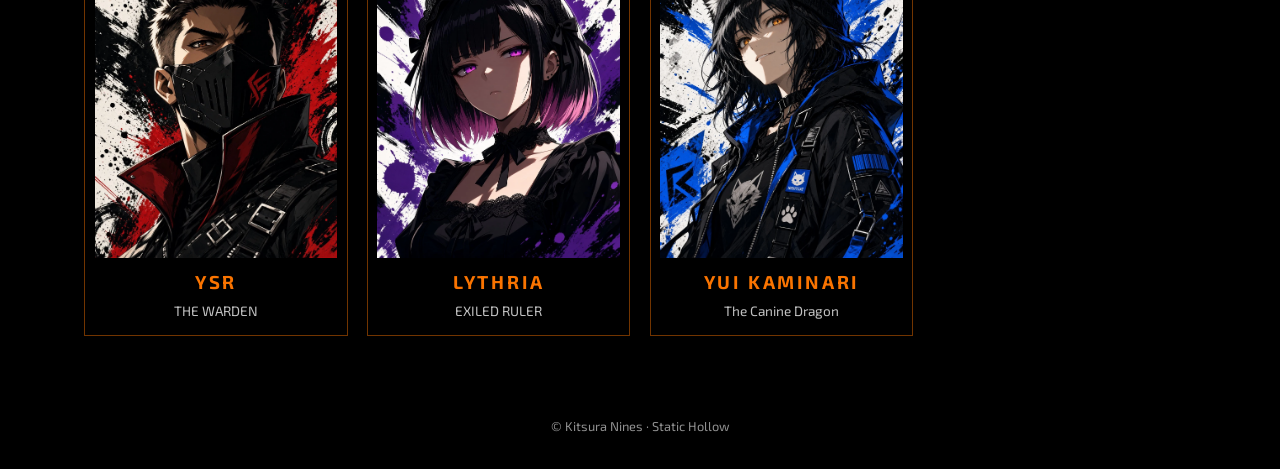
==== commit 620150db: "Remove Nines ref 6" ====
--- a/index.html
+++ b/index.html
@@ -1,8 +1,8 @@
 <!doctype html><html lang="en"><head><meta charset="utf-8"><meta name="viewport" content="width=device-width,initial-scale=1"><meta name="theme-color" content="#000000">
 <meta property="og:type" content="website"><meta property="og:site_name" content="Static Hollow"><meta property="og:image" content="assets/img/og.jpg"><meta name="twitter:card" content="summary_large_image">
 <link rel="icon" href="assets/img/icon-32.png"><link rel="apple-touch-icon" href="assets/img/icon-180.png">
-<link rel="preconnect" href="https://fonts.googleapis.com"><link rel="preconnect" href="https://fonts.gstatic.com" crossorigin><link href="https://fonts.googleapis.com/css2?family=Exo+2:ital,wght@0,300;0,400;0,600;0,800;1,400&display=swap" rel="stylesheet"><link rel="stylesheet" href="css/style.css?v=20261028143412"><title>Static Hollow — Kitsura Nines</title><meta name="description" content="The Static Hollow universe of Kitsura Nines: a directory of its members, their lore and reference art."><meta property="og:title" content="Static Hollow"><meta property="og:description" content="The member directory of the Static Hollow universe."></head>
+<link rel="preconnect" href="https://fonts.googleapis.com"><link rel="preconnect" href="https://fonts.gstatic.com" crossorigin><link href="https://fonts.googleapis.com/css2?family=Exo+2:ital,wght@0,300;0,400;0,600;0,800;1,400&display=swap" rel="stylesheet"><link rel="stylesheet" href="css/style.css?v=20261028143446"><title>Static Hollow — Kitsura Nines</title><meta name="description" content="The Static Hollow universe of Kitsura Nines: a directory of its members, their lore and reference art."><meta property="og:title" content="Static Hollow"><meta property="og:description" content="The member directory of the Static Hollow universe."></head>
 <body data-page="home"><header class="top"><a href="index.html" class="brand">STATIC HOLLOW</a><nav><a href="index.html#directory">Directory</a></nav></header><main>
 <section class="hero" id="top"><canvas id="sparks" aria-hidden="true"></canvas><div class="hero-in"><img class="logo intro-logo" src="assets/img/logo.webp" alt="Static Hollow" width="1100" height="1100" fetchpriority="high"><p class="tag">A directory of those who dwell in the static</p><a class="enter" href="#directory">Enter the Hollow<span class="chev" aria-hidden="true">⌄</span></a></div></section>
 <section id="directory"><h2 class="sec-title glitch" data-text="THE HOLLOW">THE HOLLOW</h2><div class="search"><input id="q" type="search" placeholder="Search the Hollow by name or title…" aria-label="Search characters" autocomplete="off"><span id="count"></span></div><div class="grid" id="char-grid"></div><p id="empty" class="center" hidden>No one by that name haunts the Hollow… yet.</p></section>
-</main><footer>© Kitsura Nines · Static Hollow</footer><div class="lightbox" id="lb" hidden><button aria-label="Close">×</button><img alt=""></div><script src="data/characters.js?v=20261028143412"></script><script src="js/main.js?v=20261028143412"></script></body></html>
+</main><footer>© Kitsura Nines · Static Hollow</footer><div class="lightbox" id="lb" hidden><button aria-label="Close">×</button><img alt=""></div><script src="data/characters.js?v=20261028143446"></script><script src="js/main.js?v=20261028143446"></script></body></html>
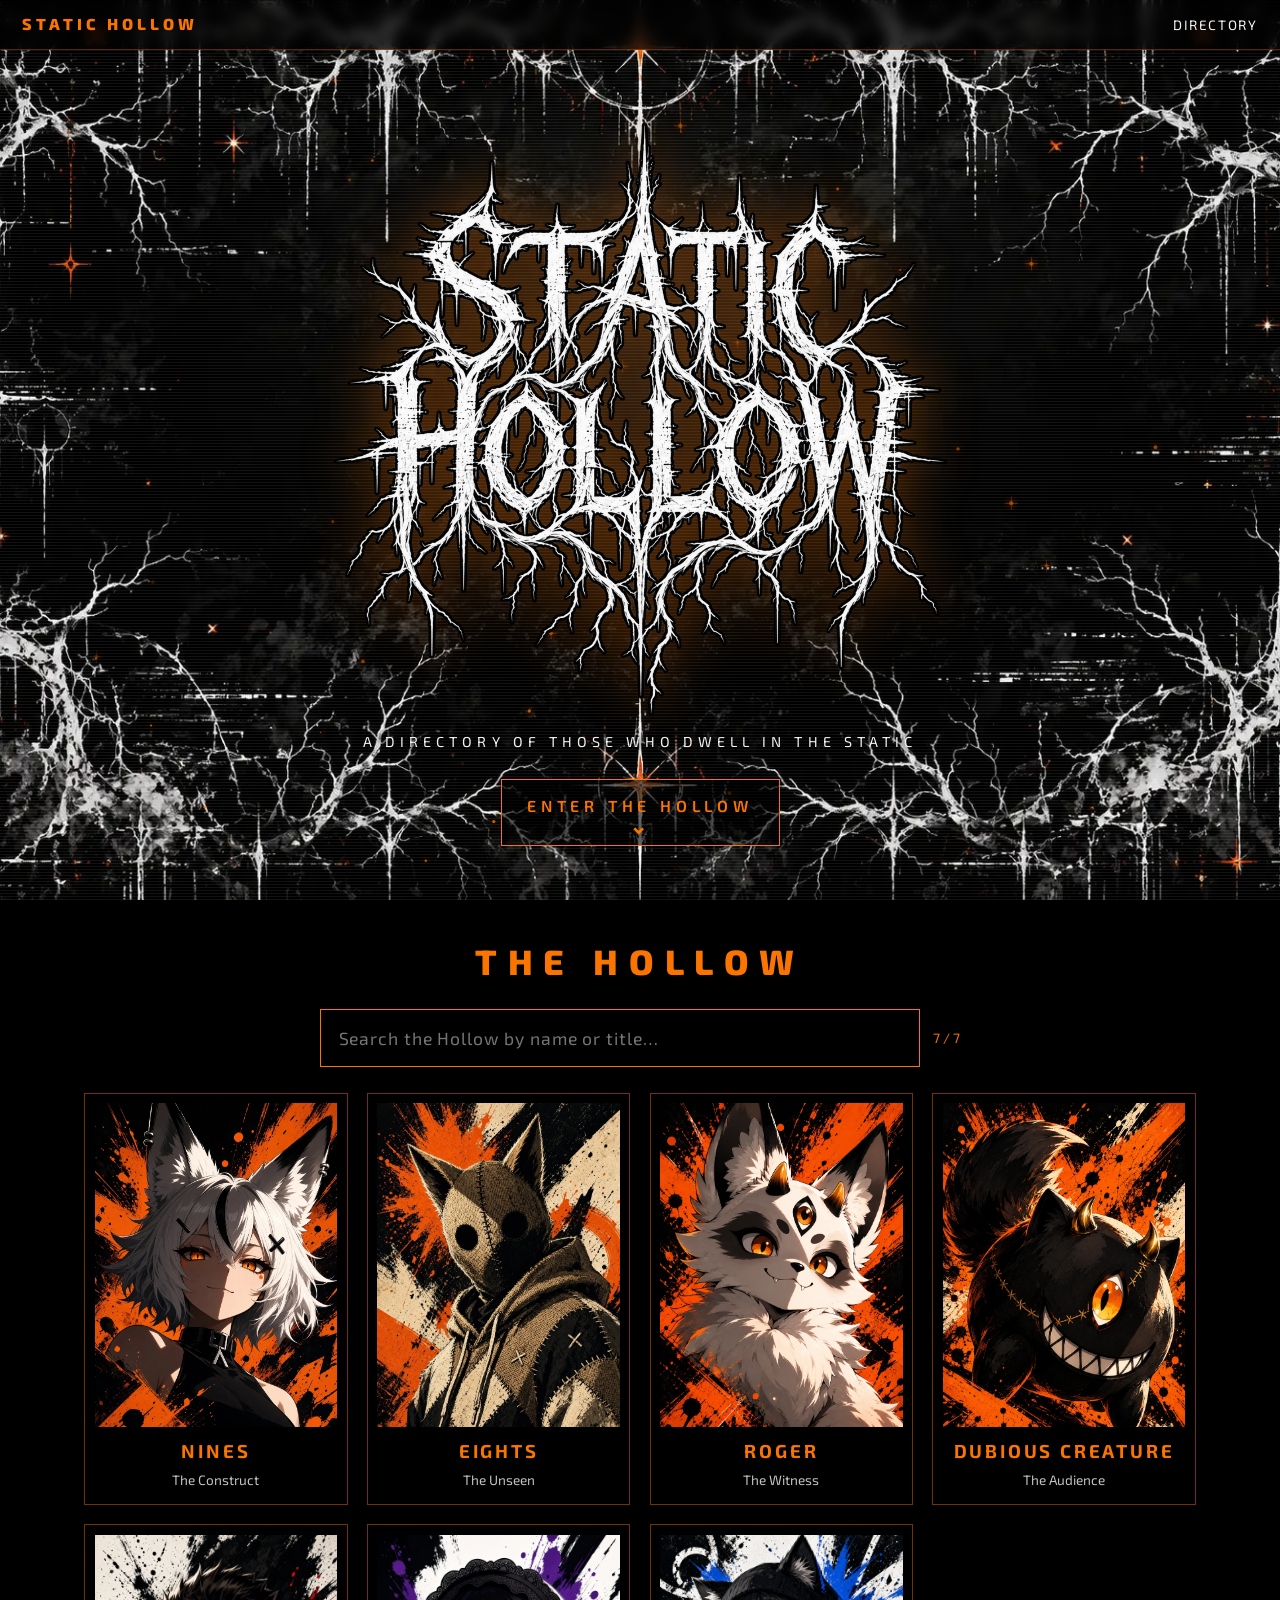
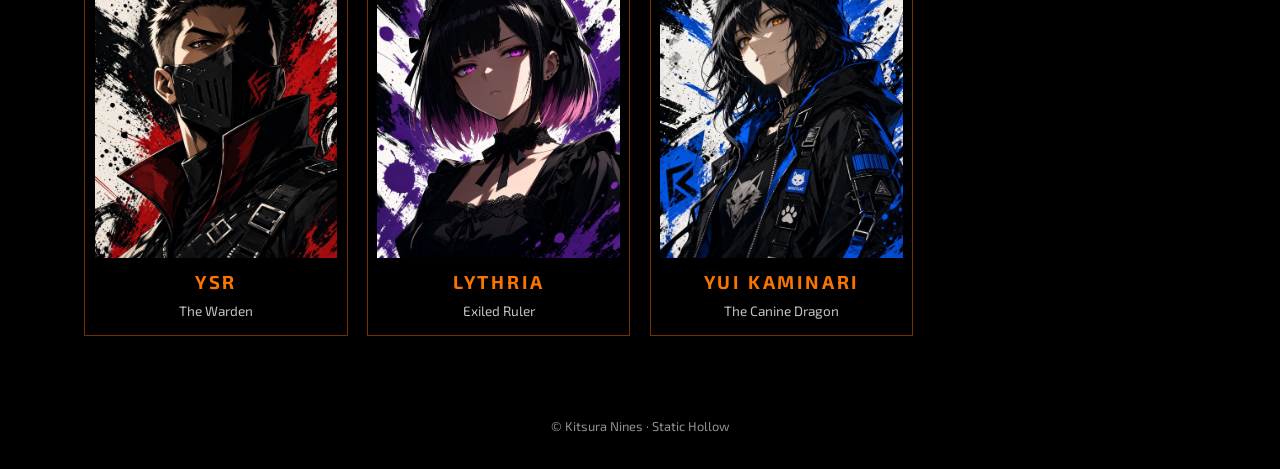
==== commit e5b8ddb1: "Title case" ====
--- a/index.html
+++ b/index.html
@@ -1,8 +1,8 @@
 <!doctype html><html lang="en"><head><meta charset="utf-8"><meta name="viewport" content="width=device-width,initial-scale=1"><meta name="theme-color" content="#000000">
 <meta property="og:type" content="website"><meta property="og:site_name" content="Static Hollow"><meta property="og:image" content="assets/img/og.jpg"><meta name="twitter:card" content="summary_large_image">
 <link rel="icon" href="assets/img/icon-32.png"><link rel="apple-touch-icon" href="assets/img/icon-180.png">
-<link rel="preconnect" href="https://fonts.googleapis.com"><link rel="preconnect" href="https://fonts.gstatic.com" crossorigin><link href="https://fonts.googleapis.com/css2?family=Exo+2:ital,wght@0,300;0,400;0,600;0,800;1,400&display=swap" rel="stylesheet"><link rel="stylesheet" href="css/style.css?v=20261028143446"><title>Static Hollow — Kitsura Nines</title><meta name="description" content="The Static Hollow universe of Kitsura Nines: a directory of its members, their lore and reference art."><meta property="og:title" content="Static Hollow"><meta property="og:description" content="The member directory of the Static Hollow universe."></head>
+<link rel="preconnect" href="https://fonts.googleapis.com"><link rel="preconnect" href="https://fonts.gstatic.com" crossorigin><link href="https://fonts.googleapis.com/css2?family=Exo+2:ital,wght@0,300;0,400;0,600;0,800;1,400&display=swap" rel="stylesheet"><link rel="stylesheet" href="css/style.css?v=20261028143905"><title>Static Hollow — Kitsura Nines</title><meta name="description" content="The Static Hollow universe of Kitsura Nines: a directory of its members, their lore and reference art."><meta property="og:title" content="Static Hollow"><meta property="og:description" content="The member directory of the Static Hollow universe."></head>
 <body data-page="home"><header class="top"><a href="index.html" class="brand">STATIC HOLLOW</a><nav><a href="index.html#directory">Directory</a></nav></header><main>
 <section class="hero" id="top"><canvas id="sparks" aria-hidden="true"></canvas><div class="hero-in"><img class="logo intro-logo" src="assets/img/logo.webp" alt="Static Hollow" width="1100" height="1100" fetchpriority="high"><p class="tag">A directory of those who dwell in the static</p><a class="enter" href="#directory">Enter the Hollow<span class="chev" aria-hidden="true">⌄</span></a></div></section>
 <section id="directory"><h2 class="sec-title glitch" data-text="THE HOLLOW">THE HOLLOW</h2><div class="search"><input id="q" type="search" placeholder="Search the Hollow by name or title…" aria-label="Search characters" autocomplete="off"><span id="count"></span></div><div class="grid" id="char-grid"></div><p id="empty" class="center" hidden>No one by that name haunts the Hollow… yet.</p></section>
-</main><footer>© Kitsura Nines · Static Hollow</footer><div class="lightbox" id="lb" hidden><button aria-label="Close">×</button><img alt=""></div><script src="data/characters.js?v=20261028143446"></script><script src="js/main.js?v=20261028143446"></script></body></html>
+</main><footer>© Kitsura Nines · Static Hollow</footer><div class="lightbox" id="lb" hidden><button aria-label="Close">×</button><img alt=""></div><script src="data/characters.js?v=20261028143905"></script><script src="js/main.js?v=20261028143905"></script></body></html>
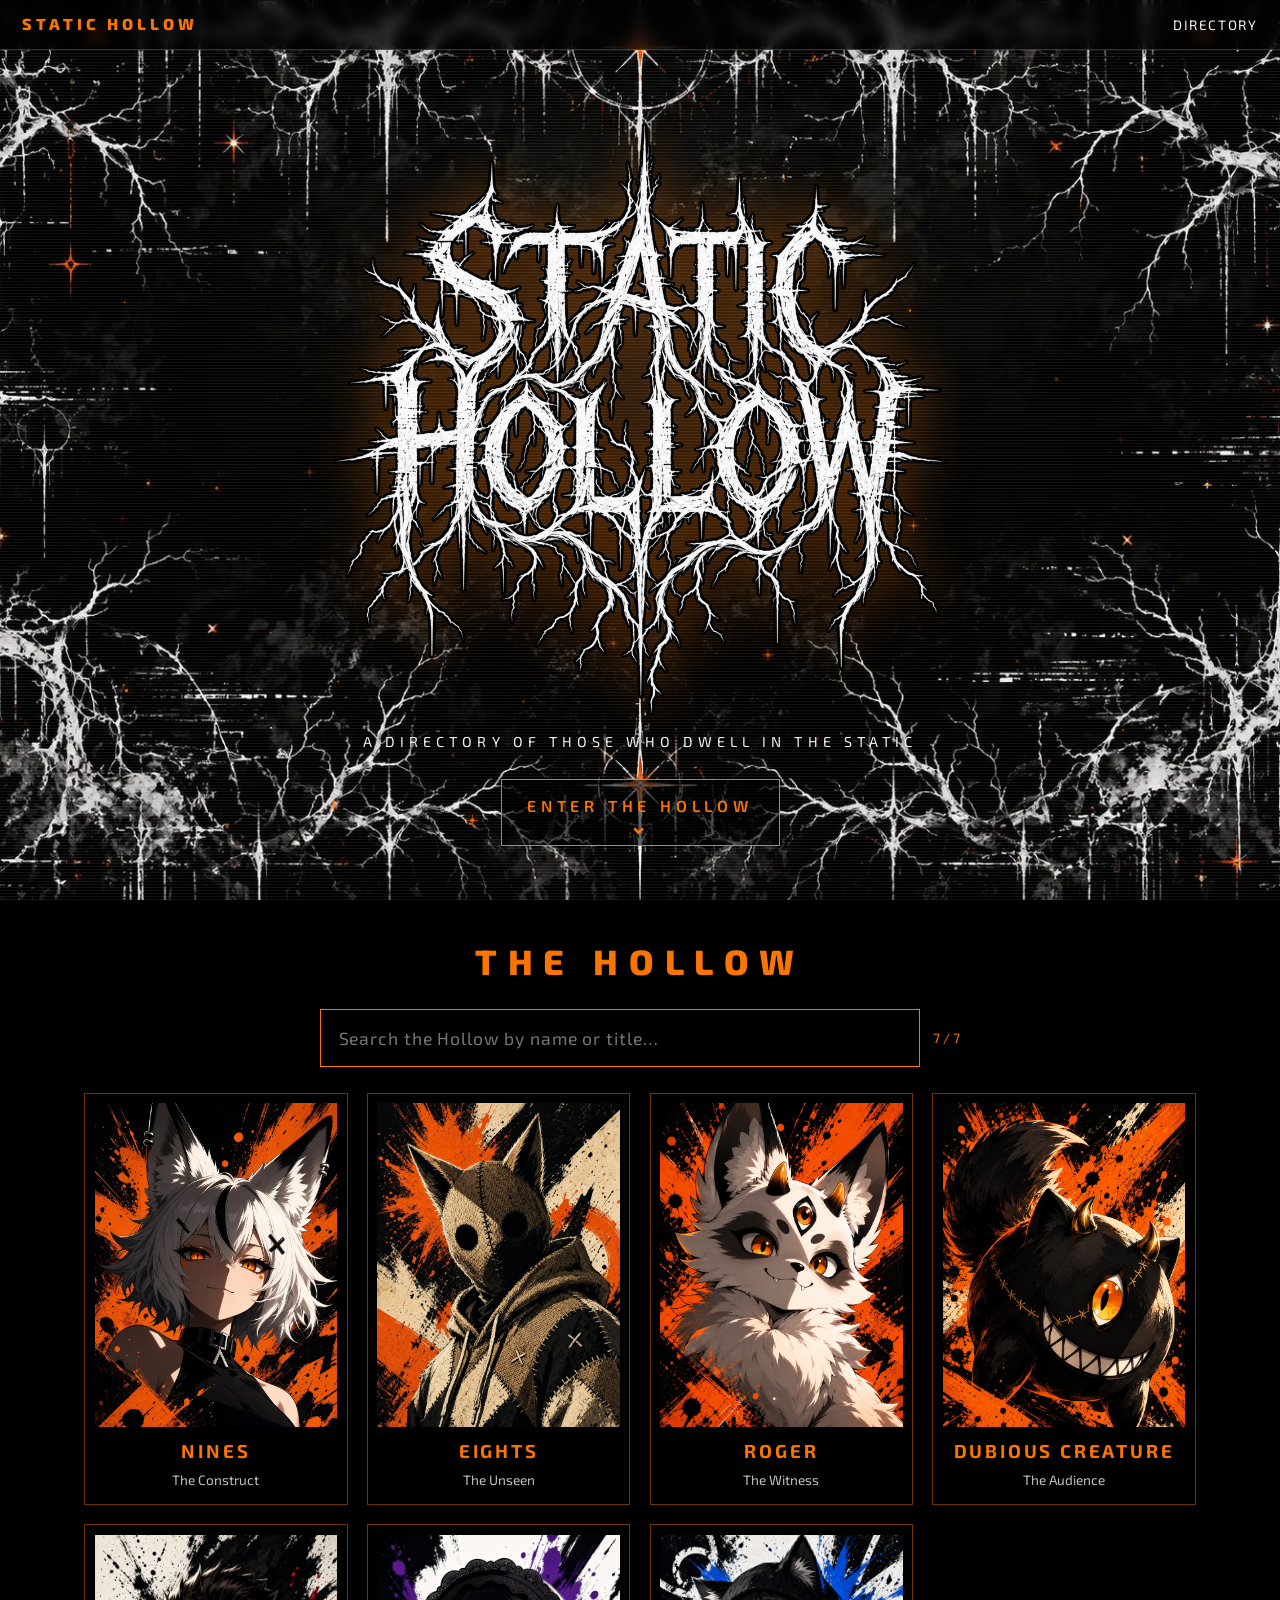
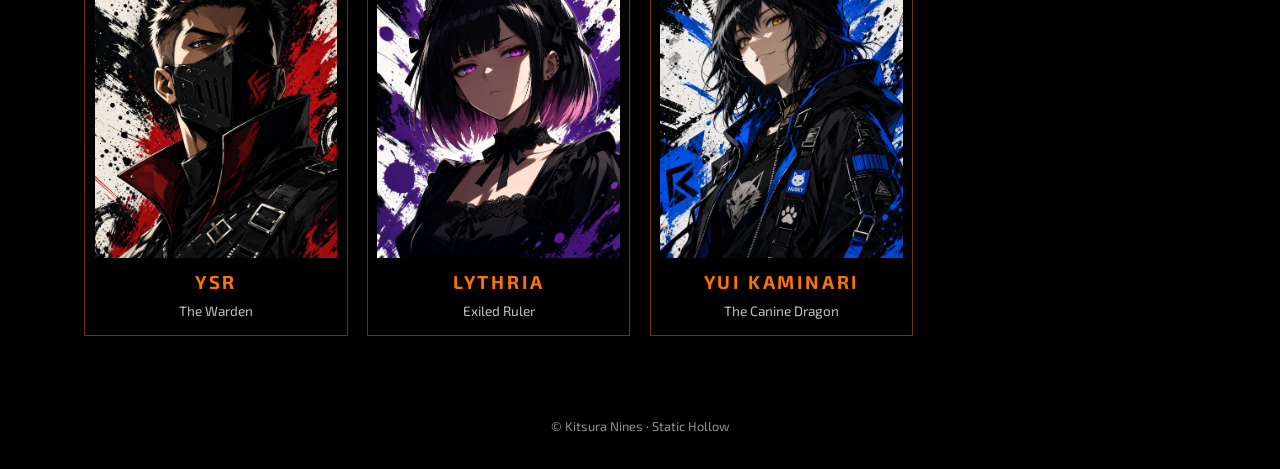
==== commit 7922cbfe: "Update Yui image" ====
--- a/index.html
+++ b/index.html
@@ -1,8 +1,8 @@
 <!doctype html><html lang="en"><head><meta charset="utf-8"><meta name="viewport" content="width=device-width,initial-scale=1"><meta name="theme-color" content="#000000">
 <meta property="og:type" content="website"><meta property="og:site_name" content="Static Hollow"><meta property="og:image" content="assets/img/og.jpg"><meta name="twitter:card" content="summary_large_image">
 <link rel="icon" href="assets/img/icon-32.png"><link rel="apple-touch-icon" href="assets/img/icon-180.png">
-<link rel="preconnect" href="https://fonts.googleapis.com"><link rel="preconnect" href="https://fonts.gstatic.com" crossorigin><link href="https://fonts.googleapis.com/css2?family=Exo+2:ital,wght@0,300;0,400;0,600;0,800;1,400&display=swap" rel="stylesheet"><link rel="stylesheet" href="css/style.css?v=20261028143905"><title>Static Hollow — Kitsura Nines</title><meta name="description" content="The Static Hollow universe of Kitsura Nines: a directory of its members, their lore and reference art."><meta property="og:title" content="Static Hollow"><meta property="og:description" content="The member directory of the Static Hollow universe."></head>
+<link rel="preconnect" href="https://fonts.googleapis.com"><link rel="preconnect" href="https://fonts.gstatic.com" crossorigin><link href="https://fonts.googleapis.com/css2?family=Exo+2:ital,wght@0,300;0,400;0,600;0,800;1,400&display=swap" rel="stylesheet"><link rel="stylesheet" href="css/style.css?v=20261028144239"><title>Static Hollow — Kitsura Nines</title><meta name="description" content="The Static Hollow universe of Kitsura Nines: a directory of its members, their lore and reference art."><meta property="og:title" content="Static Hollow"><meta property="og:description" content="The member directory of the Static Hollow universe."></head>
 <body data-page="home"><header class="top"><a href="index.html" class="brand">STATIC HOLLOW</a><nav><a href="index.html#directory">Directory</a></nav></header><main>
 <section class="hero" id="top"><canvas id="sparks" aria-hidden="true"></canvas><div class="hero-in"><img class="logo intro-logo" src="assets/img/logo.webp" alt="Static Hollow" width="1100" height="1100" fetchpriority="high"><p class="tag">A directory of those who dwell in the static</p><a class="enter" href="#directory">Enter the Hollow<span class="chev" aria-hidden="true">⌄</span></a></div></section>
 <section id="directory"><h2 class="sec-title glitch" data-text="THE HOLLOW">THE HOLLOW</h2><div class="search"><input id="q" type="search" placeholder="Search the Hollow by name or title…" aria-label="Search characters" autocomplete="off"><span id="count"></span></div><div class="grid" id="char-grid"></div><p id="empty" class="center" hidden>No one by that name haunts the Hollow… yet.</p></section>
-</main><footer>© Kitsura Nines · Static Hollow</footer><div class="lightbox" id="lb" hidden><button aria-label="Close">×</button><img alt=""></div><script src="data/characters.js?v=20261028143905"></script><script src="js/main.js?v=20261028143905"></script></body></html>
+</main><footer>© Kitsura Nines · Static Hollow</footer><div class="lightbox" id="lb" hidden><button aria-label="Close">×</button><img alt=""></div><script src="data/characters.js?v=20261028144239"></script><script src="js/main.js?v=20261028144239"></script></body></html>
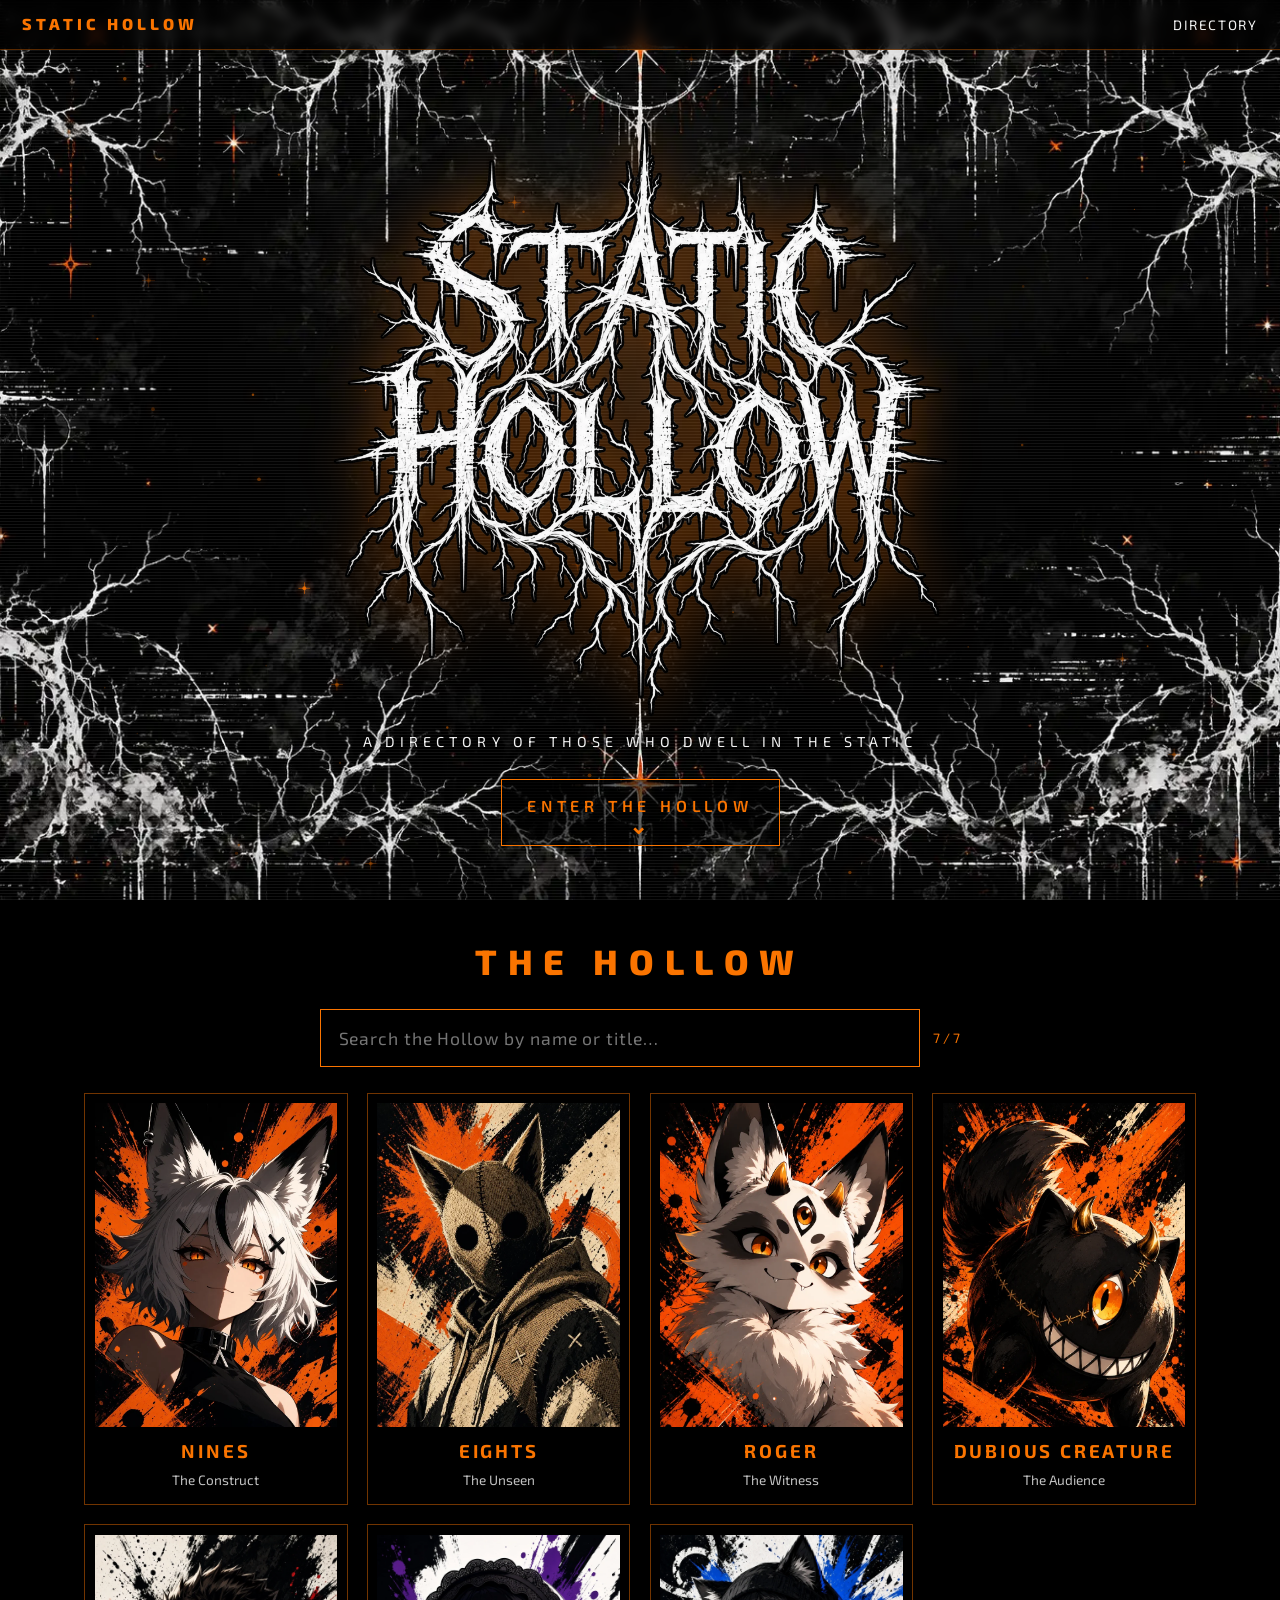
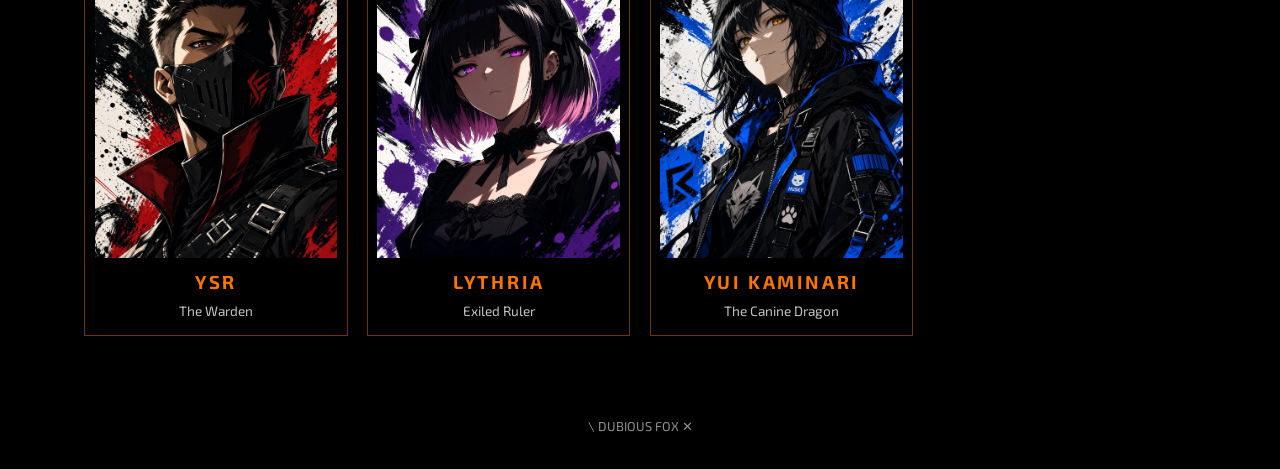
==== commit d766b42d: "Footer: \ DUBIOUS FOX ✕" ====
--- a/index.html
+++ b/index.html
@@ -5,4 +5,4 @@
 <body data-page="home"><header class="top"><a href="index.html" class="brand">STATIC HOLLOW</a><nav><a href="index.html#directory">Directory</a></nav></header><main>
 <section class="hero" id="top"><canvas id="sparks" aria-hidden="true"></canvas><div class="hero-in"><img class="logo intro-logo" src="assets/img/logo.webp" alt="Static Hollow" width="1100" height="1100" fetchpriority="high"><p class="tag">A directory of those who dwell in the static</p><a class="enter" href="#directory">Enter the Hollow<span class="chev" aria-hidden="true">⌄</span></a></div></section>
 <section id="directory"><h2 class="sec-title glitch" data-text="THE HOLLOW">THE HOLLOW</h2><div class="search"><input id="q" type="search" placeholder="Search the Hollow by name or title…" aria-label="Search characters" autocomplete="off"><span id="count"></span></div><div class="grid" id="char-grid"></div><p id="empty" class="center" hidden>No one by that name haunts the Hollow… yet.</p></section>
-</main><footer>© Kitsura Nines · Static Hollow</footer><div class="lightbox" id="lb" hidden><button aria-label="Close">×</button><img alt=""></div><script src="data/characters.js?v=20261028144239"></script><script src="js/main.js?v=20261028144239"></script></body></html>
+</main><footer>\ DUBIOUS FOX &#10005;</footer><div class="lightbox" id="lb" hidden><button aria-label="Close">×</button><img alt=""></div><script src="data/characters.js?v=20261028144239"></script><script src="js/main.js?v=20261028144239"></script></body></html>
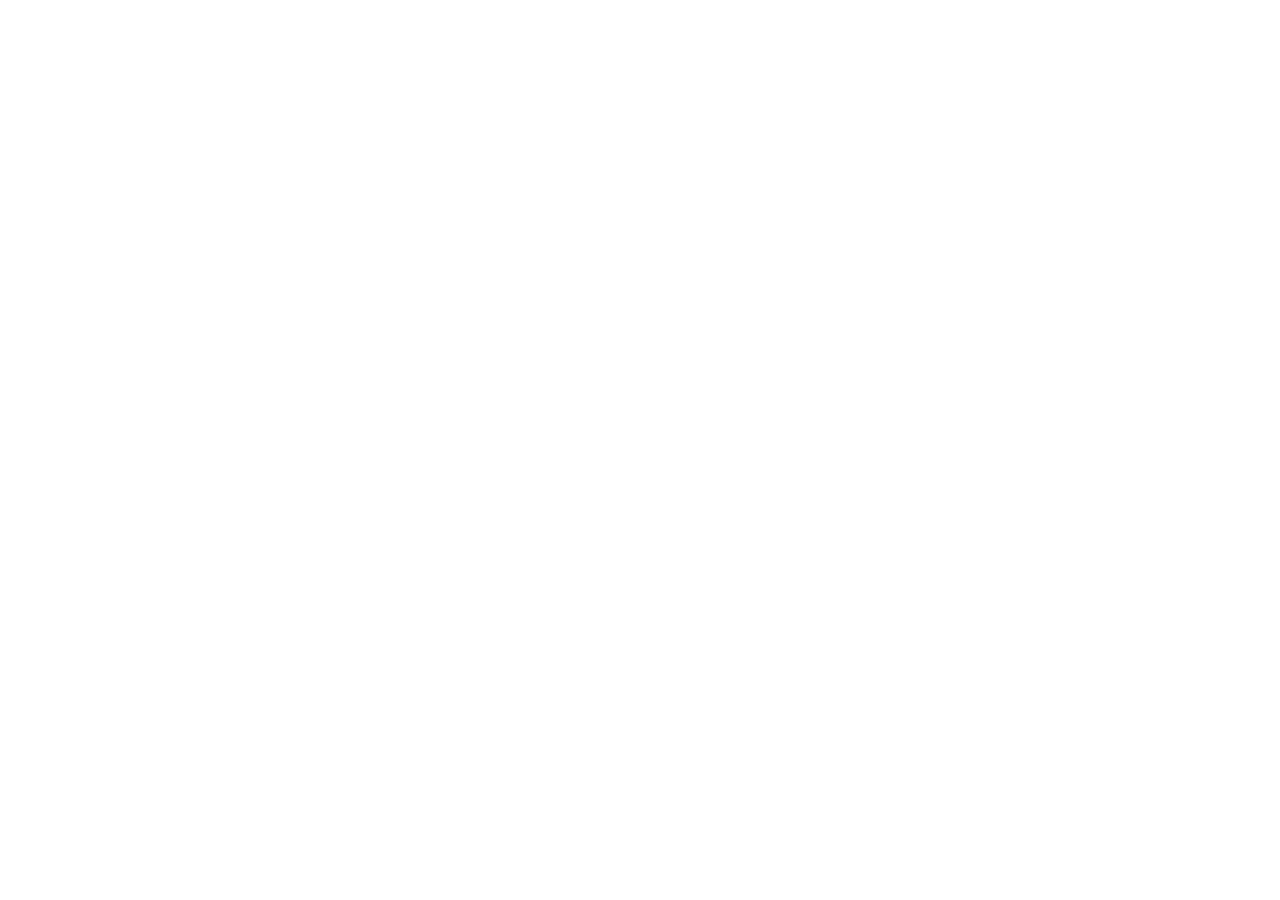
==== commit 059c0f5e: "Redirect to kitsuranines.com/static-hollow" ====
--- a/index.html
+++ b/index.html
@@ -1,8 +1,6 @@
-<!doctype html><html lang="en"><head><meta charset="utf-8"><meta name="viewport" content="width=device-width,initial-scale=1"><meta name="theme-color" content="#000000">
-<meta property="og:type" content="website"><meta property="og:site_name" content="Static Hollow"><meta property="og:image" content="assets/img/og.jpg"><meta name="twitter:card" content="summary_large_image">
-<link rel="icon" href="assets/img/icon-32.png"><link rel="apple-touch-icon" href="assets/img/icon-180.png">
-<link rel="preconnect" href="https://fonts.googleapis.com"><link rel="preconnect" href="https://fonts.gstatic.com" crossorigin><link href="https://fonts.googleapis.com/css2?family=Exo+2:ital,wght@0,300;0,400;0,600;0,800;1,400&display=swap" rel="stylesheet"><link rel="stylesheet" href="css/style.css?v=20261028144239"><title>Static Hollow — Kitsura Nines</title><meta name="description" content="The Static Hollow universe of Kitsura Nines: a directory of its members, their lore and reference art."><meta property="og:title" content="Static Hollow"><meta property="og:description" content="The member directory of the Static Hollow universe."></head>
-<body data-page="home"><header class="top"><a href="index.html" class="brand">STATIC HOLLOW</a><nav><a href="index.html#directory">Directory</a></nav></header><main>
-<section class="hero" id="top"><canvas id="sparks" aria-hidden="true"></canvas><div class="hero-in"><img class="logo intro-logo" src="assets/img/logo.webp" alt="Static Hollow" width="1100" height="1100" fetchpriority="high"><p class="tag">A directory of those who dwell in the static</p><a class="enter" href="#directory">Enter the Hollow<span class="chev" aria-hidden="true">⌄</span></a></div></section>
-<section id="directory"><h2 class="sec-title glitch" data-text="THE HOLLOW">THE HOLLOW</h2><div class="search"><input id="q" type="search" placeholder="Search the Hollow by name or title…" aria-label="Search characters" autocomplete="off"><span id="count"></span></div><div class="grid" id="char-grid"></div><p id="empty" class="center" hidden>No one by that name haunts the Hollow… yet.</p></section>
-</main><footer>\ DUBIOUS FOX &#10005;</footer><div class="lightbox" id="lb" hidden><button aria-label="Close">×</button><img alt=""></div><script src="data/characters.js?v=20261028144239"></script><script src="js/main.js?v=20261028144239"></script></body></html>
+<!doctype html><html lang="en"><head><meta charset="utf-8"><title>Static Hollow has moved</title>
+<link rel="canonical" href="https://kitsuranines.com/static-hollow/">
+<meta name="robots" content="noindex">
+<meta http-equiv="refresh" content="0;url=https://kitsuranines.com/static-hollow/">
+<script>location.replace("https://kitsuranines.com/static-hollow/"+location.search+location.hash)</script>
+</head><body style="background:#000;color:#ccc;font-family:sans-serif;text-align:center;padding:3rem">Static Hollow has moved to <a href="https://kitsuranines.com/static-hollow/" style="color:#ff7a1a">kitsuranines.com/static-hollow</a>.</body></html>
